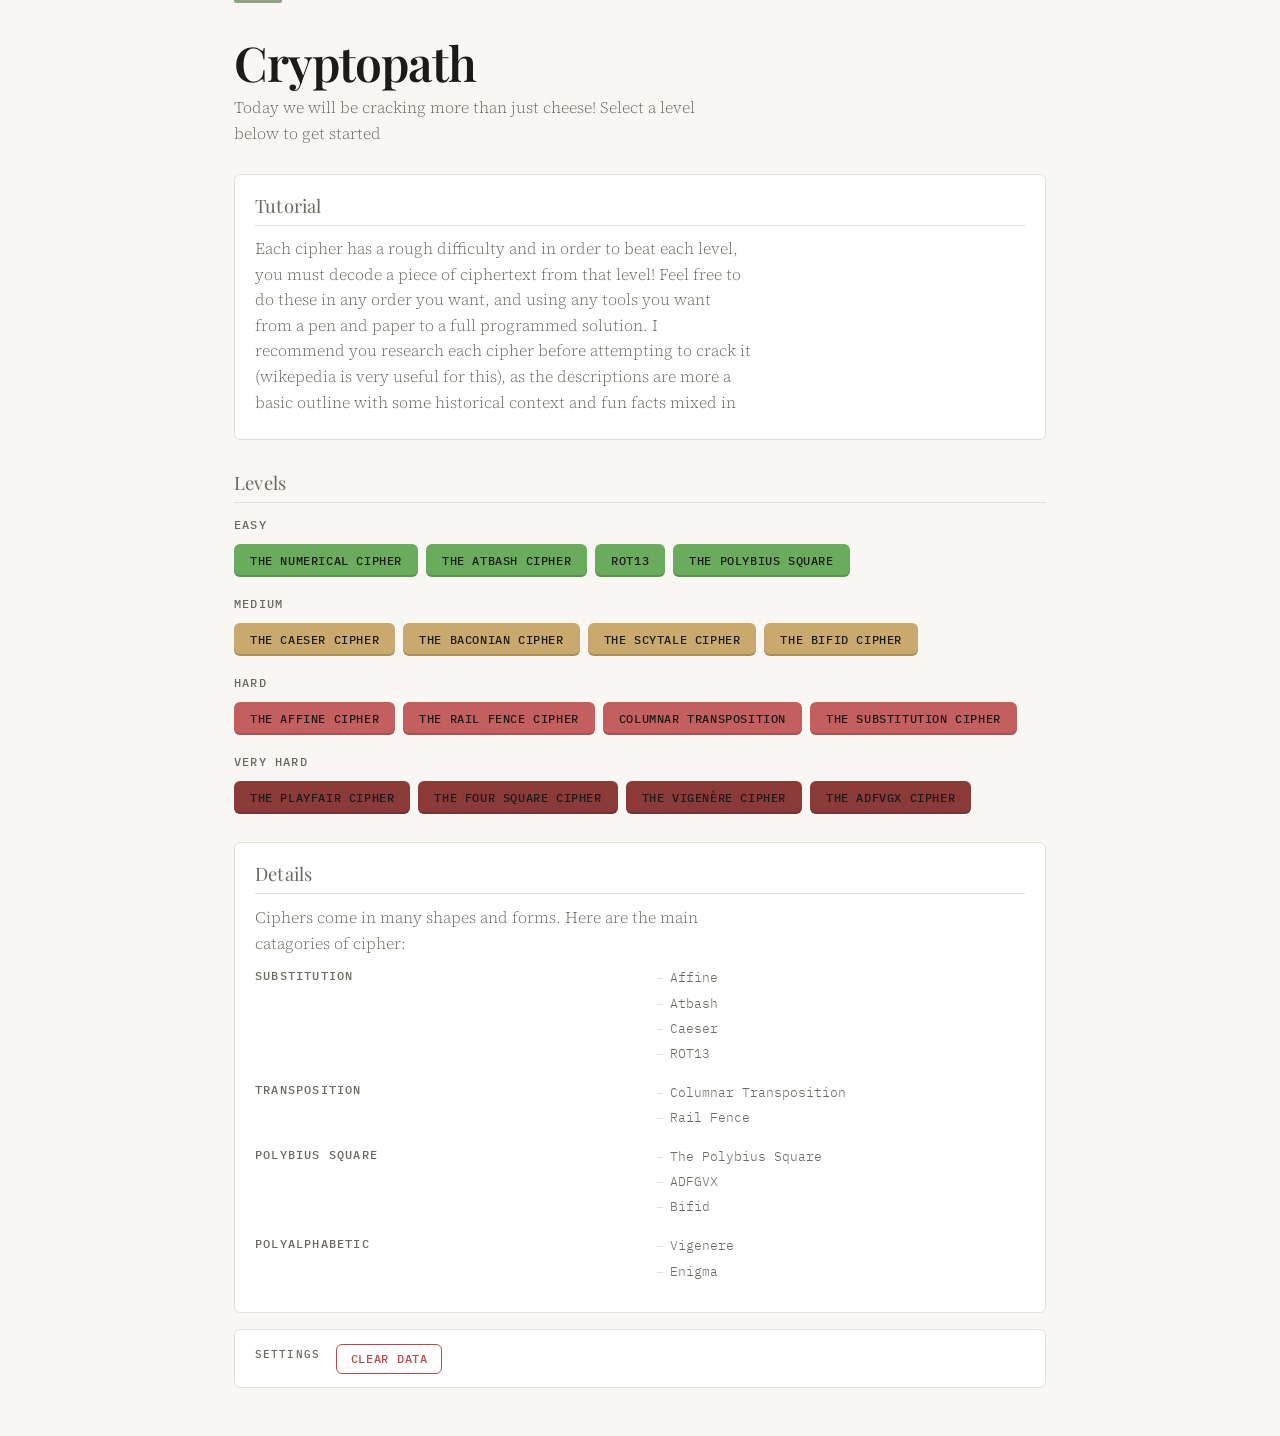
==== level.html @ cd08a880 "Added like all the project files Incredible" ====
<!doctype html>
<html>
    <head>
        <meta charset="UTF-8" />

        <link rel="stylesheet" href="level.css" />
        <script src="levelData.js"></script>
        <title id="title">Unknown Cipher</title>
    </head>
    <body>
        <dialog id="successDialog">
            <h2>🎉 Level Complete! 🎉</h2>
            <p>Well done, you cracked this cipher...</p>
            <button onclick="document.getElementById('successDialog').close()">
                Return to Cipher
            </button>
            <button onclick="window.location.href = `index.html`">
                Return to Menu
            </button>
        </dialog>

        <div id="navigation">
            <button type="button" onclick="window.location.href = `index.html`">
                Return to Menu
            </button>
        </div>

        <div id="introduction">
            <h1 id="heading">Error! There is no cipher here...</h1>
            <h2>Description</h2>
            <p id="description">
                Something bad happened if you are reading this, try going back
                the home page/turning it off and back on again!
            </p>
        </div>

        <div id="spec">
            <h2>The Specifics</h2>

            <p>Possible methods to crack the cipher:</p>
            <table id="specTable">
                <tr>
                    <th>Method</th>
                    <th>Suitability</th>
                </tr>
                <tr>
                    <td>Pure Brain Power</td>
                    <td id="brain">○○○○○</td>
                </tr>
                <tr>
                    <td>Pen and Paper</td>
                    <td id="paper">○○○○○</td>
                </tr>
                <tr>
                    <td>Computational Methods</td>
                    <td id="computer">○○○○○</td>
                </tr>
                <tr>
                    <td>Online Solvers</td>
                    <td id="online">○○○○○</td>
                </tr>
            </table>

            <p>
                This cipher will encrypt the following characters, and leave the
                others untouched:
            </p>
            <h3 id="characterList">67</h3>

            <p id="preserved" hidden>
                All other characters will be ignored and then preserved in the
                ciphertext
            </p>
            <p id="not preserved" hidden>
                All other characters will be removed before encryption, and NOT
                preserved in the ciphertext
            </p>

            <div hidden id="technicalities">
                <h3>Technicalities</h3>
                <ul id="technicalityList"></ul>
            </div>
        </div>

        <div id="challenge">
            <h2>Objective</h2>
            <p>
                Your mission, should you choose to accept it is to decode the
                following message, that was encoded with the method described
                above:
            </p>
            <h3 id="code" style="white-space: pre">
                No challenge for an invalid cipher
            </h3>
            <button type="button" onclick="copyCode()">
                Copy to clipboard
            </button>
        </div>

        <div id="encrypting">
            <h2>Encrypting</h2>
            <p>
                Feel free to try any sort of plain text you want to get a feel
                for the encryption algorithm. If hacking into a real world
                system, you might be able to input your own data into the system
                and intercept the encrypted data a bit like this section! This
                type of attack is called a chosen plaintext attack.
            </p>
            <p>
                When you have your answer, type it into the box below to check
                it
            </p>

            <form id="plaintextForm">
                <label for="plaintext">Plain text:</label><br />
                <textarea id="plaintext" rows="10" cols="30"></textarea>
                <br />
                <button id="encodebutton" type="button" onclick="encodeText()">
                    Submit
                </button>
            </form>

            <br />

            <form id="ciphertextDisplay">
                <label for="ciphertext">Cipher text:</label><br />
                <textarea
                    id="ciphertext"
                    rows="10"
                    cols="30"
                    readonly="readonly"
                ></textarea>
            </form>
        </div>

        <div id="script">
            <script src="level.js"></script>
        </div>

        <div id="nittygritty">
            <h2>Frequently Requested Answers</h2>
            <p>
                In case of any confusion, here are some rules to make things
                clearer about how these algorithms have been implemented and how
                you should give your answer:
            </p>
            <ol>
                <li>
                    Type your answer in the plain text box to both encrypt and
                    check it. If it is correct, an appropriate message will
                    display. If it is incorrect nothing will happen and the
                    plain text will simply be encrypted
                </li>
                <li>
                    You may find a result that is not the correct answer but
                    encrypts to the same ciphertext as the challenge given, but
                    just like in the real world this will not count
                </li>
                <li>
                    You do not need any specific punctuation or capitalisation
                    in your answer, it only compares raw letters
                </li>
                <li>
                    The implented encryption algorithm does not care for
                    uppercase or lowercase letters, it may preserve them or just
                    convert the plain text to upper case before encrypting
                </li>
                <li>
                    Most of the algorithms implemented here will only encrypt
                    alphabet characters, but will state all the characters that
                    they can encrypt
                </li>
                <li>
                    If an algorithm requires a key, the key will be the same for
                    all users, but resets every day
                </li>
                <li>
                    Two alternative versions of the same cipher will not
                    necessarily share the same keys
                </li>
                <li>
                    The objective has been encrypted with the exact same
                    algorithm as the type in box
                </li>
            </ol>
        </div>
    </body>
</html>
---- level.css ----
@import url("https://fonts.googleapis.com/css2?family=Playfair+Display:wght@400;600&family=IBM+Plex+Mono:wght@400;500&family=Source+Serif+4:ital,wght@0,300;0,400;1,300&display=swap");

/* ─── Variables ─────────────────────────────────────────── */
:root {
    --bg: #f8f7f4;
    --surface: #ffffff;
    --border: #e4e1da;
    --text: #1c1b18;
    --text-muted: #6b6860;
    --accent: #4a6741;
    --accent-dim: #4a674118;
    --mono: "IBM Plex Mono", monospace;
    --serif: "Playfair Display", Georgia, serif;
    --body: "Source Serif 4", Georgia, serif;
    --radius: 6px;
    --max-w: 720px;
}

/* ─── Reset & Base ──────────────────────────────────────── */
*,
*::before,
*::after {
    box-sizing: border-box;
    margin: 0;
    padding: 0;
}

html {
    font-size: 16px;
}

body {
    background: var(--bg);
    color: var(--text);
    font-family: var(--body);
    font-weight: 300;
    line-height: 1.6;
    padding-bottom: 3rem;
}

/* ─── Typography ────────────────────────────────────────── */
h1 {
    font-family: var(--serif);
    font-size: clamp(1.3rem, 3vw, 1.8rem);
    font-weight: 600;
    line-height: 1.2;
    letter-spacing: -0.01em;
    margin-bottom: 0.4rem;
}

h2 {
    font-family: var(--serif);
    font-size: 1.1rem;
    font-weight: 400;
    letter-spacing: 0.01em;
    color: var(--text-muted);
    margin-bottom: 0.4rem;
    padding-bottom: 0.3rem;
    border-bottom: 1px solid var(--border);
}

h3 {
    font-family: var(--mono);
    font-size: 1rem;
    font-weight: 500;
    color: var(--accent);
    letter-spacing: 0.03em;
}

p {
    color: var(--text-muted);
    margin-bottom: 0.4rem;
    max-width: 60ch;
}

ol,
ul {
    padding-left: 1.4rem;
    color: var(--text-muted);
}

li {
    margin-bottom: 0.4rem;
    max-width: 60ch;
}

/* ─── Layout ────────────────────────────────────────────── */
#navigation,
#introduction,
#spec,
#challenge,
#encrypting,
#nittygritty {
    max-width: var(--max-w);
    margin: 0 auto;
    padding: 1rem 1.25rem;
}

#introduction,
#spec,
#challenge,
#encrypting,
#nittygritty {
    background: var(--surface);
    border: 1px solid var(--border);
    border-radius: var(--radius);
    margin-top: 0.6rem;
}

/* ─── Solved State ──────────────────────────────────────── */
#introduction.solved {
    background: #f2f6f1;
    border-color: #c2d4be;
}

#solvedBadge {
    display: flex;
    align-items: center;
    gap: 0.5rem;
    margin-top: 0.75rem;
    padding-top: 0.6rem;
    border-top: 1px solid #c2d4be;
    font-family: var(--mono);
    font-size: 0.75rem;
    color: var(--accent);
    letter-spacing: 0.05em;
}

#solvedBadge::before {
    content: "✓";
    font-size: 0.85rem;
    font-weight: 600;
    opacity: 0.8;
}

#solvedDate {
    color: var(--text-muted);
    font-weight: 400;
}

/* ─── Navigation ────────────────────────────────────────── */
#navigation {
    padding: 0.75rem 1.25rem;
    display: flex;
    align-items: center;
    background: transparent;
    border: none;
}

/* ─── Buttons ───────────────────────────────────────────── */
button {
    font-family: var(--mono);
    font-size: 0.8rem;
    font-weight: 500;
    letter-spacing: 0.06em;
    text-transform: uppercase;
    color: var(--accent);
    background: transparent;
    border: 1px solid var(--accent);
    border-radius: var(--radius);
    padding: 0.45rem 1rem;
    cursor: pointer;
    transition:
        background 0.15s,
        color 0.15s;
}

button:hover {
    background: var(--accent);
    color: #fff;
}

/* ─── Spec Table ────────────────────────────────────────── */
#specTable {
    width: 100%;
    border-collapse: collapse;
    margin: 0.6rem 0 0.75rem;
    font-family: var(--mono);
    font-size: 0.875rem;
}

#specTable th {
    text-align: left;
    font-weight: 500;
    color: var(--text-muted);
    border-bottom: 2px solid var(--border);
    padding: 0.35rem 0.75rem;
    letter-spacing: 0.04em;
    text-transform: uppercase;
    font-size: 0.75rem;
}

#specTable td {
    padding: 0.35rem 0.75rem;
    border-bottom: 1px solid var(--border);
    color: var(--text);
}

#specTable tr:last-child td {
    border-bottom: none;
}

#specTable tr:hover td {
    background: var(--accent-dim);
}

/* Suitability dots */
#brain,
#paper,
#computer,
#online {
    letter-spacing: 0.2em;
    color: var(--accent);
}

/* ─── Technicalities ────────────────────────────────────── */
#technicalities {
    margin-top: 1rem;
    padding: 1rem;
    background: var(--bg);
    border-radius: var(--radius);
    border: 1px solid var(--border);
}

#technicalities h3 {
    margin-bottom: 0.5rem;
}

#technicalityList {
    margin: 0;
    padding-left: 1.2rem;
}

/* ─── Character List ────────────────────────────────────── */
#characterList {
    display: inline-block;
    background: var(--bg);
    border: 1px solid var(--border);
    border-radius: var(--radius);
    padding: 0.35rem 0.75rem;
    margin: 0.5rem 0 1rem;
    font-size: 0.95rem;
}

/* ─── Challenge Code ────────────────────────────────────── */
#code {
    font-family: var(--mono);
    font-size: 0.9rem;
    font-weight: 400;
    color: var(--text);
    background: var(--bg);
    border: 1px solid var(--border);
    border-radius: var(--radius);
    padding: 0.75rem 1rem;
    margin: 0.5rem 0 0.75rem;
    white-space: pre-wrap !important;
    word-break: break-word;
    overflow-wrap: break-word;
    line-height: 1.65;
    letter-spacing: 0.04em;
    display: block;
    width: 100%;
}

/* ─── Encrypt Forms ─────────────────────────────────────── */
#encrypting .forms-row {
    display: flex;
    gap: 1rem;
    flex-wrap: wrap;
}

#plaintextForm,
#ciphertextDisplay {
    flex: 1 1 200px;
    min-width: 0;
}

#encrypting label {
    font-family: var(--mono);
    font-size: 0.75rem;
    text-transform: uppercase;
    letter-spacing: 0.07em;
    color: var(--text-muted);
    display: block;
    margin-bottom: 0.3rem;
    margin-top: 0.6rem;
}

#encrypting textarea {
    font-family: var(--mono);
    font-size: 0.875rem;
    color: var(--text);
    background: var(--bg);
    border: 1px solid var(--border);
    border-radius: var(--radius);
    padding: 0.6rem;
    resize: vertical;
    width: 100%;
    line-height: 1.6;
    transition: border-color 0.15s;
    outline: none;
}

#encrypting textarea:focus {
    border-color: var(--accent);
}

#ciphertext {
    color: var(--accent);
}

#encodebutton {
    margin-top: 0.5rem;
}

/* ─── Success Dialog ────────────────────────────────────── */
dialog {
    border: 1px solid var(--border);
    border-radius: var(--radius);
    padding: 2rem 2.5rem;
    background: var(--surface);
    box-shadow: 0 8px 32px rgba(0, 0, 0, 0.08);
    font-family: var(--body);
    max-width: 400px;
    text-align: center;
    position: fixed;
    top: 50%;
    left: 50%;
    transform: translate(-50%, -50%);
}

dialog::backdrop {
    background: rgba(28, 27, 24, 0.35);
    backdrop-filter: blur(2px);
}

dialog h2 {
    font-family: var(--serif);
    font-size: 1.5rem;
    color: var(--text);
    border: none;
    margin-bottom: 0.5rem;
}

dialog p {
    margin: 0.5rem 0 1.5rem;
    max-width: none;
    text-align: center;
}

dialog button {
    margin: 0 0.35rem;
}

/* ─── Nitty Gritty ──────────────────────────────────────── */
#nittygritty ol {
    counter-reset: faq;
    list-style: none;
    padding-left: 0;
}

#nittygritty li {
    counter-increment: faq;
    padding: 0.4rem 0 0.4rem 2.5rem;
    position: relative;
    border-bottom: 1px solid var(--border);
    max-width: none;
}

#nittygritty li:last-child {
    border-bottom: none;
}

#nittygritty li::before {
    content: counter(faq, decimal-leading-zero);
    position: absolute;
    left: 0;
    font-family: var(--mono);
    font-size: 0.75rem;
    color: var(--accent);
    opacity: 0.7;
    top: 0.75rem;
}

/* ─── Responsive ────────────────────────────────────────── */
@media (max-width: 600px) {
    #introduction,
    #spec,
    #challenge,
    #encrypting,
    #nittygritty {
        padding: 0.85rem 0.9rem;
        margin-top: 0.5rem;
    }

    .forms-row {
        flex-direction: column;
    }
}
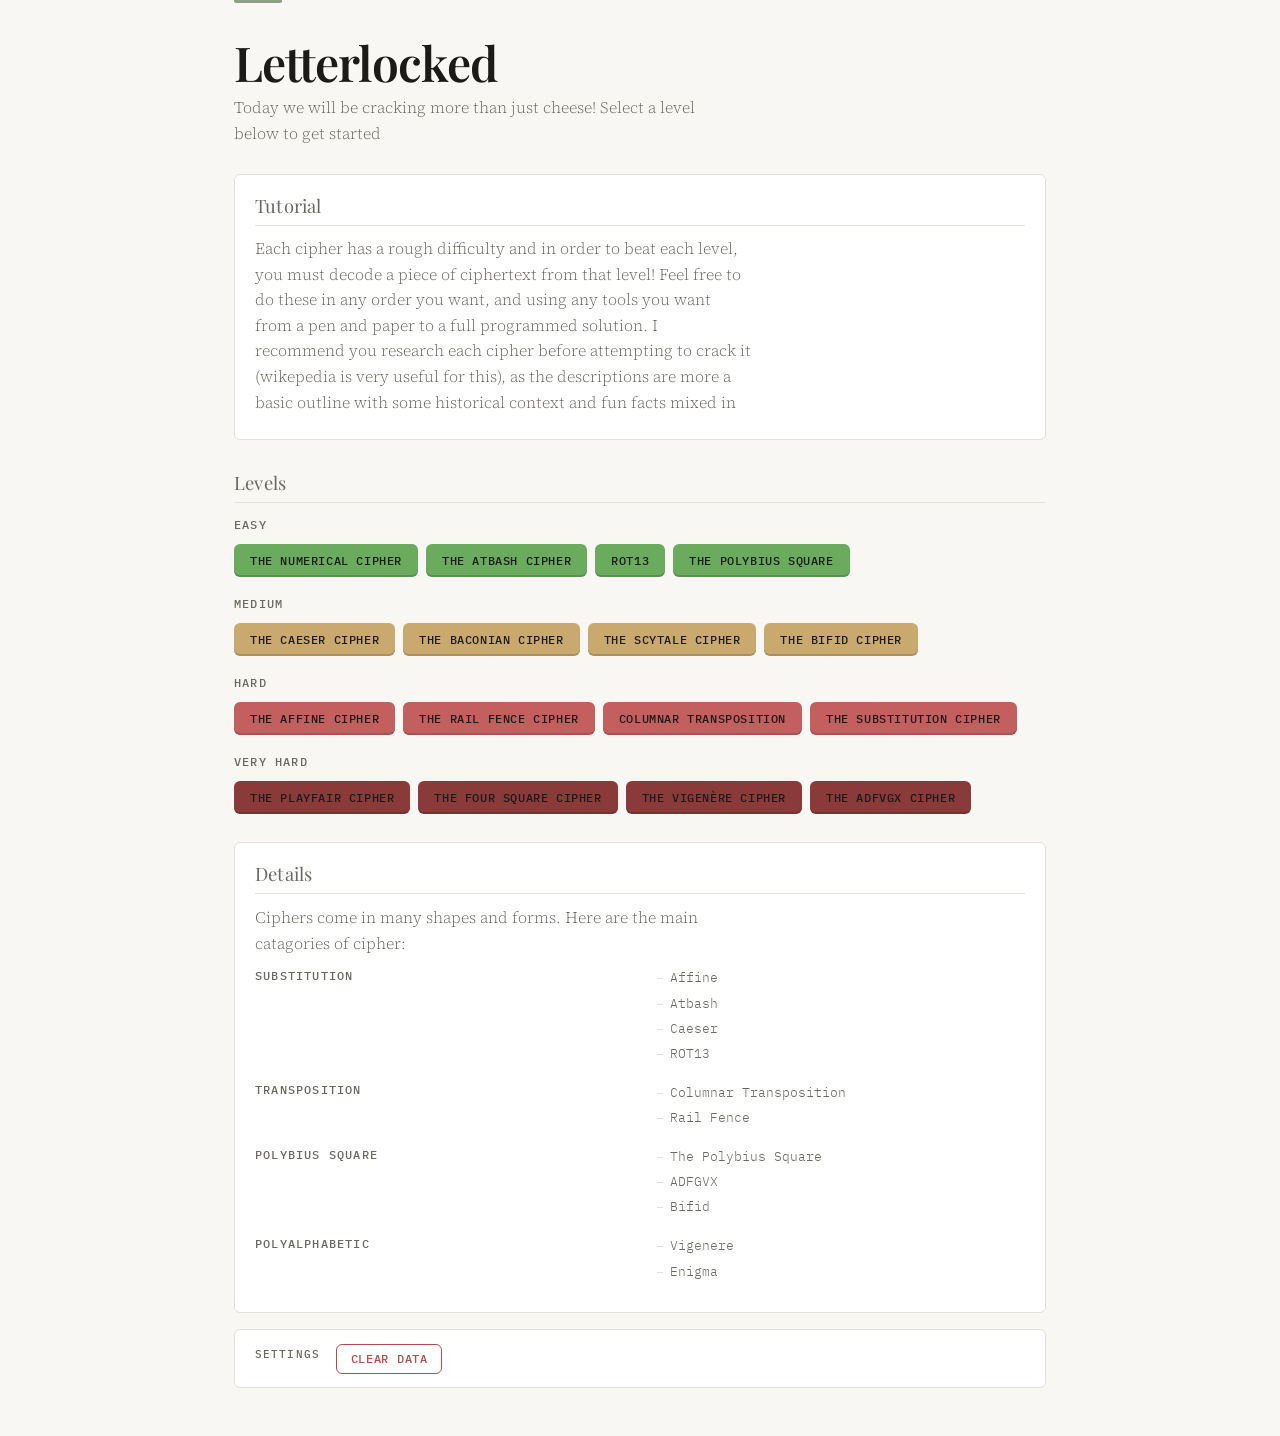
==== commit 66147a33: "Update level.html" ====
--- a/level.html
+++ b/level.html
@@ -14,13 +14,13 @@
             <button onclick="document.getElementById('successDialog').close()">
                 Return to Cipher
             </button>
-            <button onclick="window.location.href = `index.html`">
+            <button onclick="window.location.href = `/`">
                 Return to Menu
             </button>
         </dialog>
 
         <div id="navigation">
-            <button type="button" onclick="window.location.href = `index.html`">
+            <button type="button" onclick="window.location.href = `/`">
                 Return to Menu
             </button>
         </div>
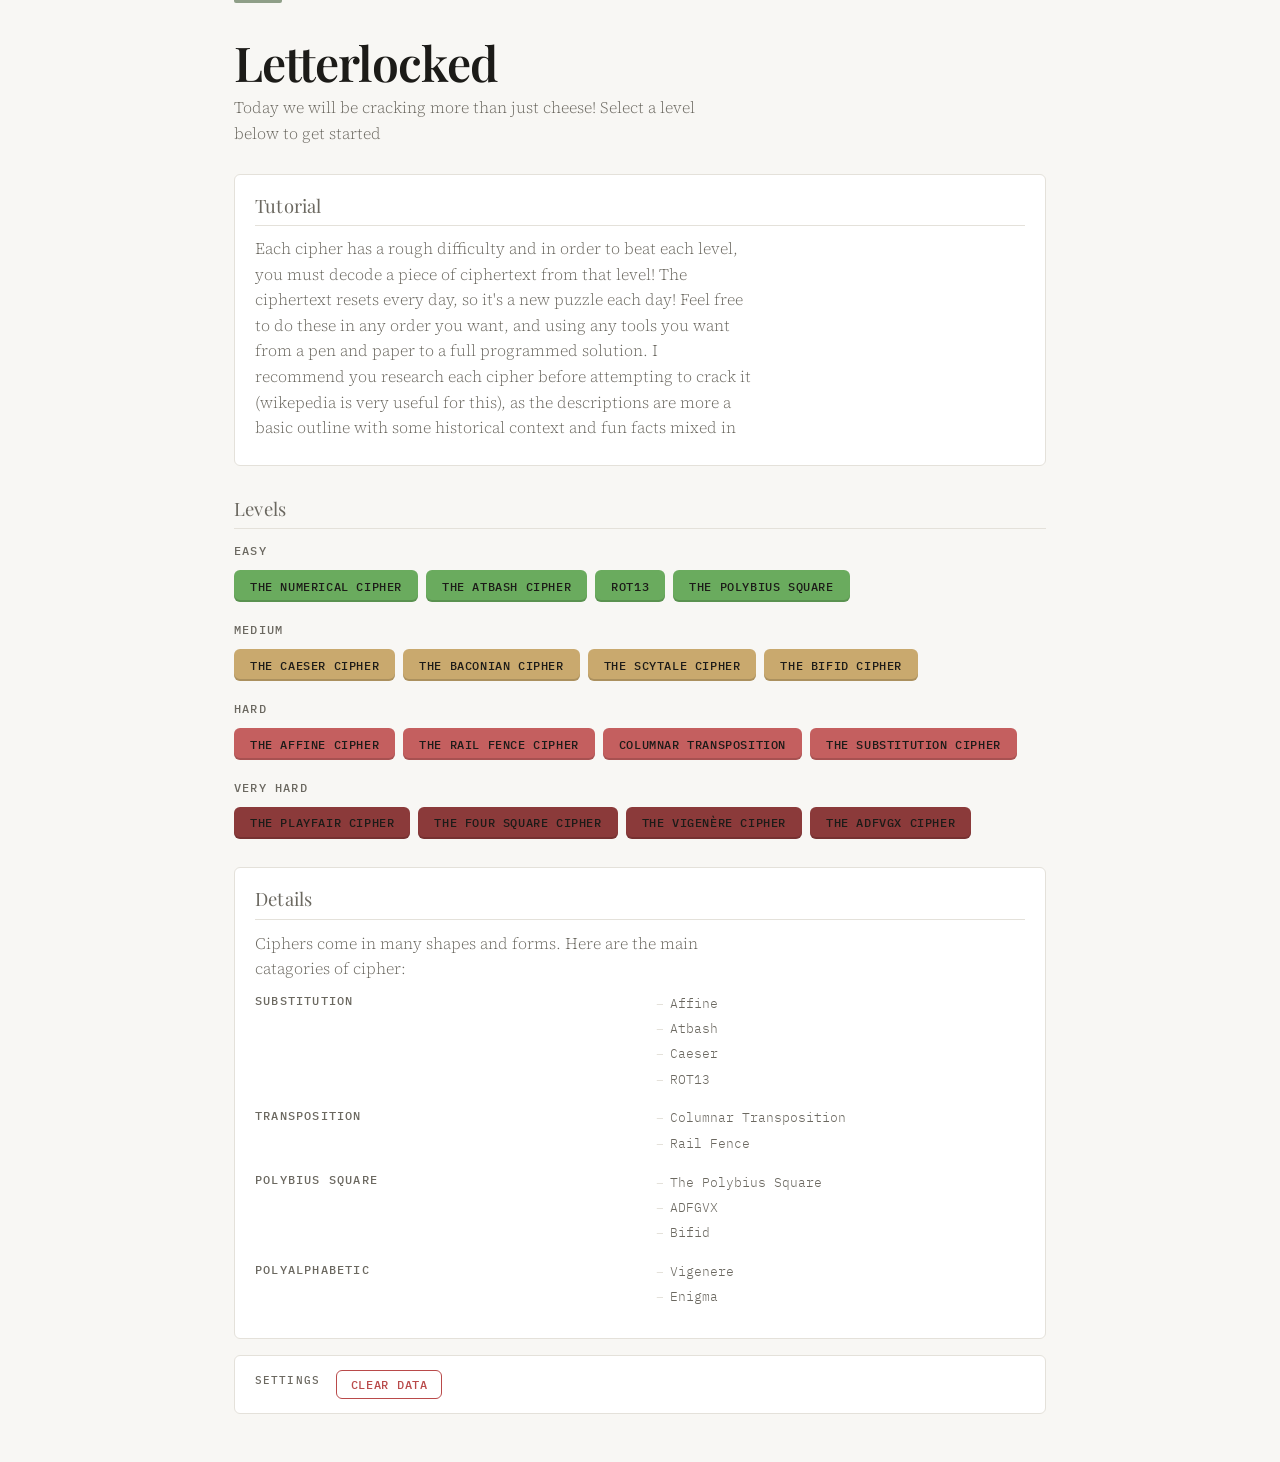
==== commit 01eba0ee: "Updated program now include procedurally generating ciphertexts now fades out completed ciphers no" ====
--- a/level.html
+++ b/level.html
@@ -14,13 +14,13 @@
             <button onclick="document.getElementById('successDialog').close()">
                 Return to Cipher
             </button>
-            <button onclick="window.location.href = `/`">
+            <button onclick="window.location.href = `index.html`">
                 Return to Menu
             </button>
         </dialog>
 
         <div id="navigation">
-            <button type="button" onclick="window.location.href = `/`">
+            <button type="button" onclick="window.location.href = `index.html`">
                 Return to Menu
             </button>
         </div>
@@ -32,6 +32,13 @@
                 Something bad happened if you are reading this, try going back
                 the home page/turning it off and back on again!
             </p>
+            <p id="articleIntroduction" hidden>
+                For more information on how this cipher works, see the
+                associated wikepedia article:
+            </p>
+            <a id="wikepediaArticle" target="_blank" hidden href="url"
+                >link text</a
+            >
         </div>
 
         <div id="spec">
@@ -171,8 +178,13 @@
                     they can encrypt
                 </li>
                 <li>
+                    The ciphertext you are trying to decode is the same for all
+                    users, but is procedurally generated each day, and is formed
+                    by concatenating random nouns and verbs and adjectives
+                </li>
+                <li>
                     If an algorithm requires a key, the key will be the same for
-                    all users, but resets every day
+                    all users, but resets every day like the ciphertext
                 </li>
                 <li>
                     Two alternative versions of the same cipher will not
